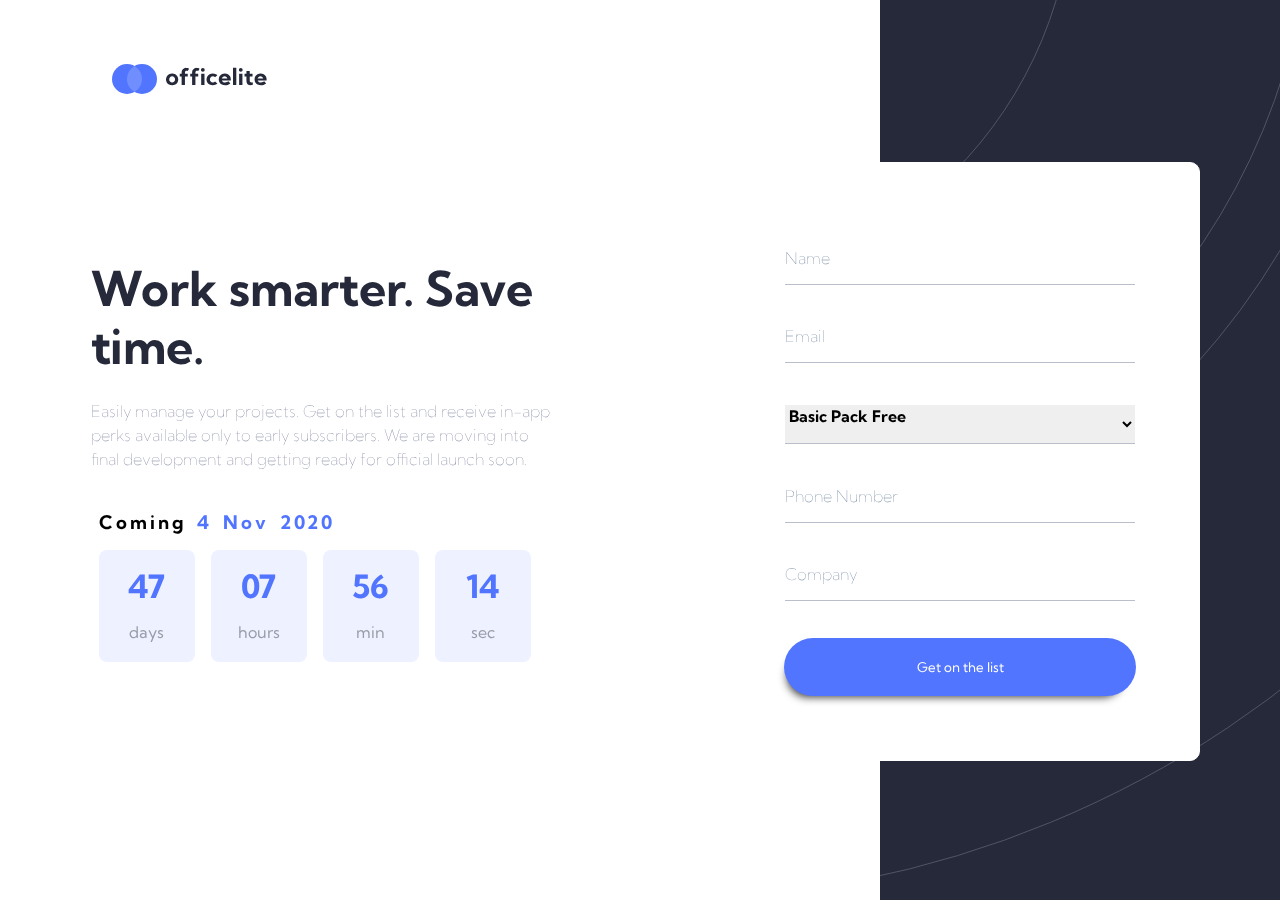
==== sign-up.html @ df0fa64a "First commit" ====
<!DOCTYPE html>
<html lang="en">

<head>
  <meta charset="UTF-8">
  <meta name="viewport" content="width=device-width, initial-scale=1.0">

  <link rel="icon" type="image/png" sizes="32x32" href="./assets/favicon-32x32.png">
  <link rel="stylesheet" href="/css/style.css">
  <title>Officelite</title>
</head>

<body>
  <div class="side-bg">
    <img src="/assets/sign-up/bg-pattern-side.svg" alt="">
  </div>
  <nav id="signup-nav">
    <img src="/assets/shared/logo.svg" alt="">
  </nav>


  <div class="grid">
    <section class="left-section">
      <h1>Work smarter. Save <br> time.</h1>
      <p>Easily manage your projects. Get on the list and receive in-app <br> perks available only to
        early subscribers. We are moving into
        <br> final development and getting ready for official launch soon.
      </p>

      <h3>Coming <span class="purple-text"> 4 Nov 2020</span></h3>
      <div class="countdown">
        <div class="days">
          <p>47<br><span class="time">days</span> </p>
        </div>
        <div class="hours">
          <p>07<br><span class="time">hours</span> </p>
        </div>
        <div class="min">
          <p>56<br><span class="time">min</span></p>
        </div>
        <div class="sec">
          <p>14<br><span class="time">sec</span> </p>
        </div>
      </div>
    </section>


    <section class="right-section">
      <form action="#">
        <label for="name"></label>
        <input type="text" id="name" placeholder="Name">

        <label for="email"></label>
        <input type="email" id="email" placeholder="Email">

        <label for="package"></label>
        <select name="package" id="packages">

          <option value="basic">Basic Pack
            <span>Free</span>
          </option>
          <option value="pro">Pro Pack
            <span>$9.99</span>
          </option>
          <option value="ultimate">Ultimate Pack
            <span>$19.99</span>
          </option>

        </select>


        <label for="phonenumber"></label>
        <input type="number" id="phonenumber" placeholder="Phone Number">

        <label for="company"></label>
        <input type="text" id="company" placeholder="Company">

        <button class="btn dark-purple">Get on the list</button>
      </form>
    </section>

  </div>
</body>

</html>
---- css/style.css ----
@import url('https://fonts.googleapis.com/css2?family=Kumbh+Sans:wght@300;400;700&display=swap');

* {
  margin: 0;
  padding: 0;
  box-sizing: border-box;
  font-family: 'Kumbh Sans', sans-serif;
  overflow-x: hidden;
}

:root {
  font-size: 16px;
  --darkpurple: #5175ff;
  --lightpurple: #829cff;
  --darkblack: #25293a;
  --lightblack: #333950;
  --grey: #647b95;
  --orange: #F05B5B;
}



.btn.dark-purple {
cursor: pointer;
background-color: var(--darkpurple);
color: #fff;
border: none;
border-radius: 5rem;
padding: 1rem;
width: 9rem;
-webkit-box-shadow: -5px 9px 9px -8px rgba(0,0,0,0.79); 
box-shadow: -5px 9px 9px -8px rgba(0,0,0,0.79);
}

.btn.dark-purple:hover {
  background-color: #829CFF;
}

h1 {
  color: var(--darkblack);
  font-size: 3rem;
}


/* ------------ HEADER ------------  */
nav {
  width: 100%;
  margin: 4rem 7rem;
}


.cta {
  display: grid;
  grid-template-columns: 1fr 1fr;
  text-align: center;
}

.item-1 
{
text-align: left;
padding: 3rem 7rem;
line-height: 1.5;
width: 100%;
}
.item-1 p {
  margin: 1.5rem 0;
  color: #747B95;
  font-weight: lighter;
}
.item-2 .charts {
  opacity: 1;
  z-index: 999;
}


.item-2 .bg-pattern {
 display: block;
position: absolute;
top: -30rem;
right: -15rem;
z-index: -1;
}



/* PLANS SECTION */

.plans {
  display: grid;
  grid-template-columns: repeat(5, 1fr);
  grid-template-rows: repeat(3, 1fr);
  justify-content: center;
}

footer {
  position: relative;
  background-color: var(--darkblack);
  grid-column: 1 / -1;
  grid-row: 2 / span 3;
  z-index: -1;
  bottom: 0;
}

.countdown {
display: flex;
}

.days, .hours, .min, .sec {
  background-color: #333950;
  margin: 0 0.5rem;
  border-radius: 0.5rem;
  padding: 1rem;
  color: #fff;
  font-weight: bold;
  font-size: 2rem;
  text-align: center;
}

.time {
  color: #999CA7;
  font-size: 1rem;
}

.ft-item-1 {
display: flex;
align-items: center;
justify-content: space-around;
margin-top: 30rem;
}
/* 
 footer h3 {
  font-size: 1.5rem;
  color: #fff;
  transform: translate(15rem,29rem);
  font-size: 1.3rem;
  word-spacing: 0.2rem;
  font-weight: lighter;
} */

 footer h3 {
   position: absolute;
   margin: 28rem 15rem;
  font-size: 1.5rem;
  color: #fff;
  font-size: 1.3rem;
  word-spacing: 0.2rem;
}

.purple-text {
  color: #5175FF;
}
h3:nth-of-type(2n) {
font-size: 3rem;
color: var(--darkblack);
}



.cards {
  display: grid;
  width: 100%;
  grid-template-columns: repeat(3, 23rem);
  justify-items: center;
  justify-content: center;
  line-height: 1.5;
  margin-top: 10rem; 
  top: 60rem;
  grid-column: 1 / span 5;
  grid-row: 1 / span 2;
}



.card-1 p:nth-of-type(1), .card-2 p:nth-of-type(1), .card-3 p:nth-of-type(1) {
margin-bottom: 4rem;
color: var(--lightblack);
}
.card-1, .card-2, .card-3 {
width: 21rem;
}
.cards button {
background-color:#E4EAFF;
color: var(--darkpurple);
font-weight: bold;
border: none;
border-radius: 5rem;
padding: 1.3rem;
width: 10rem;
margin:  1.3rem 0;
}
.cards button:hover {
background-color: #C2CFFF;
cursor: pointer;
}
.card-1 p, .card-3 p {
margin:  1rem 0;
color: var(--grey);
}
.card-1, .card-3 {
  text-align: center;
  background-color: #fff;
  border: 1px solid #fff;
  border-radius: 1rem;
-webkit-box-shadow: 5px 5px 13px -6px rgba(0,0,0,0.69); 
box-shadow: 5px 5px 13px -6px rgba(0,0,0,0.69);
  padding: 2rem;
}
.card-2 {
  position: relative;
  text-align: center;
  background-color: var(--lightpurple);
  border-radius: 1rem;
-webkit-box-shadow: 5px 5px 13px -6px rgba(0,0,0,0.69); 
box-shadow: 5px 5px 13px -6px rgba(0,0,0,0.69);
padding: 2rem;
}

.card-2 {
 
}
.card-2 h3 {
color: #fff;
}
.card-2 p {
margin:  1rem 0;  
color: #fff !important;
}
.card-2 button {
background-color: #fff;
cursor: pointer;
}
.card-2 button:hover {
color: var(--lightpurple);
}

/* ------------- Sign Up Page ------------- */
.side-bg {
  position: fixed;
  background-color: var(--darkblack);
  width: 25rem;
  height: 100vh;
  z-index: -1;
  right: 0;
  overflow: hidden;
}

.side-bg img {
position: absolute;
width: 800px;
height: 100vh;
transform: rotate(180deg);
}


.grid {
  display: grid;
  grid-template-columns: repeat(2, 1fr);
  justify-content: center;
  justify-items: center;
  align-items: center;
  padding-bottom: 10rem;
}

.left-section h1 {
  line-height: 1.2;
}

.left-section h3 {
  margin-top: 2.5rem;
  word-spacing: 0.2rem;
  letter-spacing: 0.2rem;
  margin-left: 0.5rem;
}

.left-section .countdown {
  margin-top: 1rem;
}

.left-section .days, .left-section .hours,         .left-section .min,.left-section .sec {
width: 6rem;
height: 7rem;
display: flex;
align-items: center;
justify-content: center;
overflow: hidden;
color: #5175FF;
background-color: #EEF1FF;
} 

.time {
  font-weight: lighter;
}


.left-section h1 + p {
  margin: 1.5rem 0;
  color: #747B95;
  font-weight: lighter;
  line-height: 1.5;
}


input[type=number] {
    -moz-appearance:textfield; /* Firefox */
}
input, select {
  border: none;
  color: black;
  font-size: 1rem;
  font-weight: lighter;
  width: 100%;
  outline: none;
  border-bottom: 1px solid #BABDCA;
  padding-bottom: 1rem;
}

input::placeholder {
color: var(--grey);
}

form {
  width: 30rem;
  display: flex;
  flex-direction: column;
  align-items: center;
  background-color: #fff;
  border: 1px solid #fff;
  border-radius: 10px;
  padding: 4rem;
}


form button {
  margin-top: 1rem;
}



form input, form select {
  margin: 1.3rem 0;
}

select span {
  color: red;
}

.right-section .btn.dark-purple {
  width: 22rem;
  padding: 1.3rem;
}

select {
  font-weight: bold;
}

select .package-type {
  color: black;
}

#signup-nav {
  
}

/* ------------ MEDIA QUERIES ------------  */

/* ------------ TABLET ------------ */

@media(max-width: 835px) {

  .cta {
    
    align-items: center;
  }

  nav {
    margin: 0;
    padding: 0;
    margin: 3rem;
  }


  .ft-item-1 {
    margin-top: 50rem;
    display: flex;
    flex-direction: column;
    margin-top: 40rem;
  }

  footer h3 {
    width: 100%;
    display: flex;
    justify-content: center;

  }

  .ft-item-1 button {
    margin-top: 1.5rem;
  }

  .item-1 {
   padding: 3rem;
  }

  .item-1 h1 {
    font-size: 2rem;
  }

  .item-1 p {
    font-size: 0.8rem;

  }

  .item-2 .charts {
    scale: 0.9;
    display: flex;
  }

  .cards {
    grid-template-columns: 1fr;
    grid-template-rows: repeat(3, 1fr);
    gap: 3rem;
  }

  .card-1, .card-2, .card-3 {
   width: 90vw;
   height: 28vh;
   margin: 0;
   padding: 0;
   line-height: 1.5;
   text-align: left;
   display: flex;
   align-items: center;
   justify-content: space-between;
   line-height: normal;
   padding: 3rem;
   overflow: hidden;
  }

  .card-1 > div,  .card-2 > div,  .card-3 > div {
    margin-bottom: 5rem;
  }

  .card-1 p, .card-3 p {
    color: var(--grey) !important;
  }

  .card-1 h3, .card-2 h3, .card-3 h3 {
    margin: 1rem 0;
  }



  .card-1 p:nth-of-type(1), .card-2 p:nth-of-type(1), .card-3 p:nth-of-type(1) {
margin-bottom: 0;
}
  .card-1 button,  .card-2 button,  .card-3 button { 
   position: absolute;
   margin-top: 12rem;
  }

} 


/* ------------ MOBILE ------------ */

 @media(max-width: 415px) {



  nav {
    padding: 0;
    margin: 0;
    display: flex;
    justify-content: center;
    margin-top: 3rem;
    background-color: blue !important;
  }

  .cta {
    grid-template-columns: 20rem;
    grid-template-rows: repeat(2, 35rem);
    justify-content: center;
  }

  .item-1 {
    order: 2;
    width: 80vw;
    text-align: center;
    margin-bottom: 10rem;
    padding: 1rem;
    display: flex;
    flex-direction: column;
    justify-self: center;
    align-self: center;
    overflow: hidden;
  }.item-1 button {margin: 0 auto;}

  .item-1 h1 {
    font-size: 2rem;
  }

  .item-2 {
    width: 100%;
    height: 100%;
    overflow: hidden;
    order: 1;
    scale: 1;
    align-self: center;
    margin-top: 5rem;
  }

  .plans {
    position: relative;
    bottom: 10rem;
  }


  .card-1, .card-2, .card-3 {
   width: 90vw;
   height: 850px;
   margin: 0;
   padding: 0;
   line-height: 1.5;
   text-align: center;
   display: flex;
   flex-direction: column;
   line-height: normal;
   padding: 3rem;
  }

   .card-1 button,  .card-2 button,  .card-3 button { 
   position: absolute;
   margin-top: 23rem;
  }
  .card-1 h3 {
font-size: 2rem;
}

.card-1 > div:nth-of-type(2), .card-2 > div:nth-of-type(2), .card-3 > div:nth-of-type(2)  {
  margin-bottom: 25rem;
}
}

/* ------------ SIGN UP MEDIA QUERIES -------- */
@media(max-width: 950px) {
  .grid {
    width: 100%;
    grid-template-columns: 1fr;
    gap: 1.5rem;
  }

  .left-section {
    order: 1;
    width: 100%;
    display: flex;
    flex-direction: column;
    align-items: center;
    margin-top: 2rem;

  }
  .left-section h1 br { 
    display: none;
  } 
  .left-section h1 + p {
    text-align: center;
  }
  .left-section h3 {
    margin-top: 2rem;
   margin-bottom: 0.5rem;
  }

.right-section {
  order: 2;

  }

  form {

   margin-bottom: 5rem;
  }




  .side-bg {
    position: fixed;
    order: -1;
    bottom: 0;
    height: 35vh;
    width: 100%;

  }


  .side-bg img {
     width: 100vw;
     height: 100vw;   
     transform: rotate(90deg);
     margin-left: 50%;
  }
}
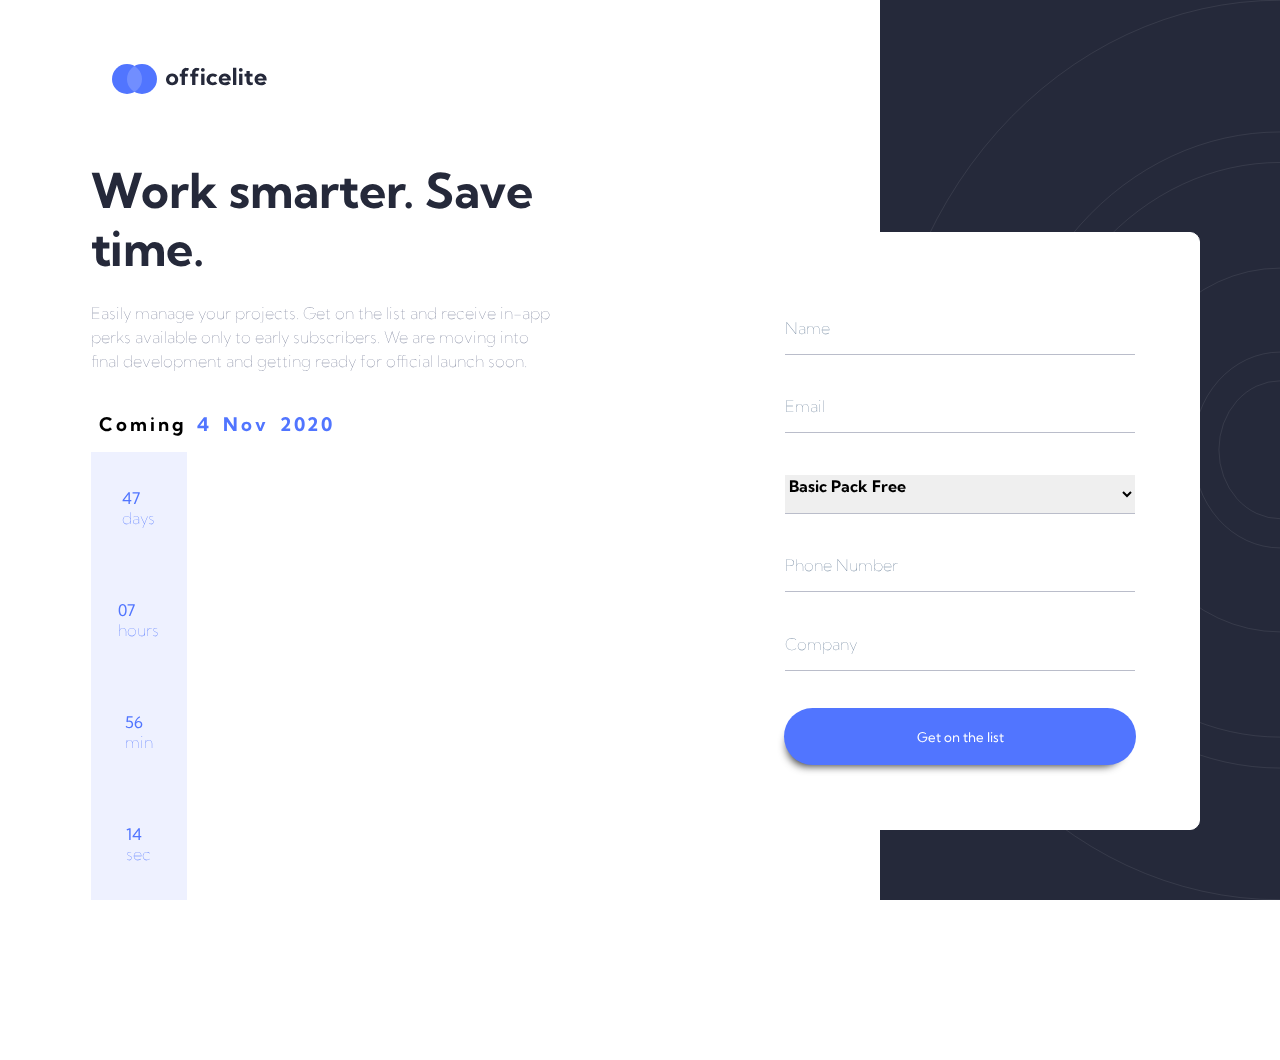
==== commit 6772a0cc: "Second commit" ====
--- a/sign-up.html
+++ b/sign-up.html
@@ -14,10 +14,13 @@
   <div class="side-bg">
     <img src="/assets/sign-up/bg-pattern-side.svg" alt="">
   </div>
+
   <nav id="signup-nav">
     <img src="/assets/shared/logo.svg" alt="">
   </nav>
-
+  <!-- <div class="nav-bg">
+    <img src="/assets/sign-up/bg-pattern-side.svg" alt="">
+  </div> -->
 
   <div class="grid">
     <section class="left-section">
@@ -28,18 +31,18 @@
       </p>
 
       <h3>Coming <span class="purple-text"> 4 Nov 2020</span></h3>
-      <div class="countdown">
-        <div class="days">
-          <p>47<br><span class="time">days</span> </p>
+      <div class="signup-countdown">
+        <div class="signup-days">
+          <p>47<br><span class="signup-time">days</span> </p>
         </div>
-        <div class="hours">
-          <p>07<br><span class="time">hours</span> </p>
+        <div class="signup-hours">
+          <p>07<br><span class="signup-time">hours</span> </p>
         </div>
-        <div class="min">
-          <p>56<br><span class="time">min</span></p>
+        <div class="signup-min">
+          <p>56<br><span class="signup-time">min</span></p>
         </div>
-        <div class="sec">
-          <p>14<br><span class="time">sec</span> </p>
+        <div class="signup-sec">
+          <p>14<br><span class="signup-time">sec</span> </p>
         </div>
       </div>
     </section>
@@ -76,6 +79,7 @@
         <input type="text" id="company" placeholder="Company">
 
         <button class="btn dark-purple">Get on the list</button>
+
       </form>
     </section>
 
--- a/css/style.css
+++ b/css/style.css
@@ -1,4 +1,9 @@
 @import url('https://fonts.googleapis.com/css2?family=Kumbh+Sans:wght@300;400;700&display=swap');
+
+html {
+  height: 100%;
+
+}
 
 * {
   margin: 0;
@@ -6,6 +11,13 @@
   box-sizing: border-box;
   font-family: 'Kumbh Sans', sans-serif;
   overflow-x: hidden;
+}
+
+
+body {
+  display: flex;
+  flex-direction: column;
+  min-height: 100%;
 }
 
 :root {
@@ -15,10 +27,7 @@
   --darkblack: #25293a;
   --lightblack: #333950;
   --grey: #647b95;
-  --orange: #F05B5B;
-}
-
-
+}
 
 .btn.dark-purple {
 cursor: pointer;
@@ -31,10 +40,11 @@
 -webkit-box-shadow: -5px 9px 9px -8px rgba(0,0,0,0.79); 
 box-shadow: -5px 9px 9px -8px rgba(0,0,0,0.79);
 }
-
 .btn.dark-purple:hover {
-  background-color: #829CFF;
-}
+background-color: var(--lightpurple);
+}
+
+
 
 h1 {
   color: var(--darkblack);
@@ -42,17 +52,21 @@
 }
 
 
+
+
+
 /* ------------ HEADER ------------  */
+
 nav {
   width: 100%;
   margin: 4rem 7rem;
 }
-
 
 .cta {
   display: grid;
   grid-template-columns: 1fr 1fr;
   text-align: center;
+  overflow: hidden;
 }
 
 .item-1 
@@ -67,14 +81,13 @@
   color: #747B95;
   font-weight: lighter;
 }
+
+
 .item-2 .charts {
   opacity: 1;
   z-index: 999;
 }
-
-
 .item-2 .bg-pattern {
- display: block;
 position: absolute;
 top: -30rem;
 right: -15rem;
@@ -83,75 +96,15 @@
 
 
 
-/* PLANS SECTION */
+
+
+/* ------------ PLANS SECTION ------------ */
 
 .plans {
   display: grid;
   grid-template-columns: repeat(5, 1fr);
   grid-template-rows: repeat(3, 1fr);
   justify-content: center;
-}
-
-footer {
-  position: relative;
-  background-color: var(--darkblack);
-  grid-column: 1 / -1;
-  grid-row: 2 / span 3;
-  z-index: -1;
-  bottom: 0;
-}
-
-.countdown {
-display: flex;
-}
-
-.days, .hours, .min, .sec {
-  background-color: #333950;
-  margin: 0 0.5rem;
-  border-radius: 0.5rem;
-  padding: 1rem;
-  color: #fff;
-  font-weight: bold;
-  font-size: 2rem;
-  text-align: center;
-}
-
-.time {
-  color: #999CA7;
-  font-size: 1rem;
-}
-
-.ft-item-1 {
-display: flex;
-align-items: center;
-justify-content: space-around;
-margin-top: 30rem;
-}
-/* 
- footer h3 {
-  font-size: 1.5rem;
-  color: #fff;
-  transform: translate(15rem,29rem);
-  font-size: 1.3rem;
-  word-spacing: 0.2rem;
-  font-weight: lighter;
-} */
-
- footer h3 {
-   position: absolute;
-   margin: 28rem 15rem;
-  font-size: 1.5rem;
-  color: #fff;
-  font-size: 1.3rem;
-  word-spacing: 0.2rem;
-}
-
-.purple-text {
-  color: #5175FF;
-}
-h3:nth-of-type(2n) {
-font-size: 3rem;
-color: var(--darkblack);
 }
 
 
@@ -168,11 +121,8 @@
   grid-column: 1 / span 5;
   grid-row: 1 / span 2;
 }
-
-
-
-.card-1 p:nth-of-type(1), .card-2 p:nth-of-type(1), .card-3 p:nth-of-type(1) {
-margin-bottom: 4rem;
+.package p:nth-of-type(1) {
+margin-top: 4rem;
 color: var(--lightblack);
 }
 .card-1, .card-2, .card-3 {
@@ -192,6 +142,8 @@
 background-color: #C2CFFF;
 cursor: pointer;
 }
+
+
 .card-1 p, .card-3 p {
 margin:  1rem 0;
 color: var(--grey);
@@ -204,7 +156,16 @@
 -webkit-box-shadow: 5px 5px 13px -6px rgba(0,0,0,0.69); 
 box-shadow: 5px 5px 13px -6px rgba(0,0,0,0.69);
   padding: 2rem;
-}
+}h3:nth-of-type(2n) {
+font-size: 3rem;
+color: var(--lightblack);
+}
+h3:nth-of-type(2n) {
+font-size: 3rem;
+color: var(--lightblack);
+}
+
+
 .card-2 {
   position: relative;
   text-align: center;
@@ -214,10 +175,6 @@
 box-shadow: 5px 5px 13px -6px rgba(0,0,0,0.69);
 padding: 2rem;
 }
-
-.card-2 {
- 
-}
 .card-2 h3 {
 color: #fff;
 }
@@ -226,14 +183,123 @@
 color: #fff !important;
 }
 .card-2 button {
+position: relative;
 background-color: #fff;
+}
+.card-2 button:hover {
+  cursor: pointer;
+  background-color: #fff;
+  color: var(--lightpurple);
+}
+
+
+.card-2 img {
+  position: absolute;
+  width: 100%;
+  height: 100%;
+  display: flex;
+  justify-content: center;
+  align-items: center;
+  overflow: hidden;
+  top: 0;
+  right: 0.1rem;
+}
+
+
+
+
+
+/* ------------- FOOTER SECTION ------------- */
+
+footer {
+  position: relative;
+  background-color: var(--darkblack);
+  grid-column: 1 / -1;
+  grid-row: 2 / span 3;
+  z-index: -1;
+  bottom: 0;
+  opacity: 1;
+}
+
+footer img {
+position: absolute;
+width: 100%;
+height: 100%;
+}
+
+
+.days, .hours, .min, .sec {
+  background-color: #333950;
+  margin: 0 0.5rem;
+  border-radius: 0.5rem;
+  padding: 1rem;
+  color: #fff;
+  font-weight: bold;
+  font-size: 2rem;
+  text-align: center;
+}
+
+.time {
+  color: #999CA7;
+  font-size: 1rem;
+}
+
+
+ footer h3 {
+  font-size: 1.5rem;
+  color: #fff;
+  font-size: 1.3rem;
+  word-spacing: 0.2rem;
+}
+
+
+.ft-item-1 {
+  display: grid;
+  margin-top:25rem;
+  grid-template-columns: 1fr 1fr;
+  grid-template-rows: 1fr;
+  align-items: center;
+  justify-items: center;
+}
+
+.countdown {
+  display: flex;
+}
+
+.countdown {
+  grid-column: 1 / 2;
+  margin-top: 1rem;
+}
+
+
+
+
+
+
+
+
+
+footer .btn.dark-purple {
+position: relative;
 cursor: pointer;
 }
-.card-2 button:hover {
-color: var(--lightpurple);
-}
+footer .btn.dark-purple a {
+text-decoration: none;
+color: #fff;
+}
+
+.purple-text {
+  color: #5175FF;
+}
+
+
+
+
+
+
 
 /* ------------- Sign Up Page ------------- */
+
 .side-bg {
   position: fixed;
   background-color: var(--darkblack);
@@ -272,11 +338,12 @@
   margin-left: 0.5rem;
 }
 
-.left-section .countdown {
+.left-section .signup-countdown {
   margin-top: 1rem;
 }
 
-.left-section .days, .left-section .hours,         .left-section .min,.left-section .sec {
+.left-section .signup-days, .left-section .signup-hours,       
+.left-section .signup-min, .left-section .signup-sec {
 width: 6rem;
 height: 7rem;
 display: flex;
@@ -287,7 +354,7 @@
 background-color: #EEF1FF;
 } 
 
-.time {
+.signup-time {
   font-weight: lighter;
 }
 
@@ -357,11 +424,16 @@
   color: black;
 }
 
-#signup-nav {
-  
-}
-
-/* ------------ MEDIA QUERIES ------------  */
+
+
+
+
+
+
+
+
+
+/* ------------------------ MEDIA QUERIES ------------------------  */
 
 /* ------------ TABLET ------------ */
 
@@ -379,23 +451,17 @@
   }
 
 
-  .ft-item-1 {
-    margin-top: 50rem;
-    display: flex;
-    flex-direction: column;
-    margin-top: 40rem;
-  }
-
-  footer h3 {
-    width: 100%;
-    display: flex;
-    justify-content: center;
-
-  }
-
-  .ft-item-1 button {
-    margin-top: 1.5rem;
-  }
+.ft-item-1 {
+  display: flex;
+  flex-direction: column;
+  margin-top: 65rem;
+}
+
+footer button {
+  margin-top: 1.5rem;
+}
+
+
 
   .item-1 {
    padding: 3rem;
@@ -423,7 +489,7 @@
 
   .card-1, .card-2, .card-3 {
    width: 90vw;
-   height: 28vh;
+   height: 65vh;
    margin: 0;
    padding: 0;
    line-height: 1.5;
@@ -461,24 +527,22 @@
 } 
 
 
+
+
+
 /* ------------ MOBILE ------------ */
 
  @media(max-width: 415px) {
-
-
-
   nav {
     padding: 0;
     margin: 0;
     display: flex;
     justify-content: center;
     margin-top: 3rem;
-    background-color: blue !important;
   }
 
   .cta {
     grid-template-columns: 20rem;
-    grid-template-rows: repeat(2, 35rem);
     justify-content: center;
   }
 
@@ -492,8 +556,8 @@
     flex-direction: column;
     justify-self: center;
     align-self: center;
-    overflow: hidden;
-  }.item-1 button {margin: 0 auto;}
+  
+  }.item-1 button {margin: 1rem auto;}
 
   .item-1 h1 {
     font-size: 2rem;
@@ -516,8 +580,8 @@
 
 
   .card-1, .card-2, .card-3 {
-   width: 90vw;
-   height: 850px;
+   width: 85vw;
+   height: 800px;
    margin: 0;
    padding: 0;
    line-height: 1.5;
@@ -525,12 +589,16 @@
    display: flex;
    flex-direction: column;
    line-height: normal;
-   padding: 3rem;
+    font-size: 1rem;
+  }
+
+  .card-1, .card-2, .card-3 {
+    position: relative;
   }
 
    .card-1 button,  .card-2 button,  .card-3 button { 
    position: absolute;
-   margin-top: 23rem;
+   bottom: 5rem;
   }
   .card-1 h3 {
 font-size: 2rem;
@@ -539,9 +607,36 @@
 .card-1 > div:nth-of-type(2), .card-2 > div:nth-of-type(2), .card-3 > div:nth-of-type(2)  {
   margin-bottom: 25rem;
 }
-}
+
+footer {
+
+height: 105rem;
+margin: 0;
+padding: 0;
+}
+
+.ft-item-1 {
+  margin-top: 35rem;
+}
+
+.days, .hours, .min, .sec {
+ font-size: 1.3rem;
+margin: 0 auto;
+
+}
+
+
+}
+
+
+
+
+
+
 
 /* ------------ SIGN UP MEDIA QUERIES -------- */
+/* ------------ TABLET -------- */
+
 @media(max-width: 950px) {
   .grid {
     width: 100%;
@@ -575,27 +670,81 @@
   }
 
   form {
-
-   margin-bottom: 5rem;
-  }
-
-
-
-
-  .side-bg {
-    position: fixed;
-    order: -1;
-    bottom: 0;
-    height: 35vh;
-    width: 100%;
-
-  }
-
-
-  .side-bg img {
-     width: 100vw;
-     height: 100vw;   
-     transform: rotate(90deg);
-     margin-left: 50%;
-  }
+    margin-top: 4rem;
+  }
+
+  footer img {
+    width: 1500px;
+  }
+
+
+
+}
+
+/* ------------ MOBILE -------- */
+@media(max-width: 450px) {
+  #signup-nav {
+   margin: 0;
+   position: relative;
+   padding: 0;
+   display: flex;
+   justify-content: center;
+   margin-top: 3rem;
+   z-index: 999;
+  }
+
+  .grid {
+    text-align: center;
+  }
+
+  .left-section {
+    margin-top: 5rem;
+  }
+  .left-section p {
+    padding: 0 2rem;
+  }
+   .left-section br {
+    display: none;
+  }
+
+.signup-days, .signup-hours, .signup-min, .signup-sec {
+display: flex;
+flex-direction: column;
+}
+.signup-countdown {
+width: 25rem;
+padding: 2rem;
+}
+.signup-time {
+display: flex;
+justify-content: center;
+align-items: center;
+}
+
+form {
+  width: 20rem;
+}
+.right-section form .btn.dark-purple  {
+  width: 17rem;
+}
+
+.side-bg img {
+  width: 90vw;
+  height: 40vh;
+}
+
+
+
+  /* .nav-bg {
+    position: absolute;
+    display: flex;
+    justify-content: center;
+    align-items: center;
+    width: 100vw;
+    height: 200px;
+    z-index: -1;
+    top: 0;
+  } */
+
+  
 }